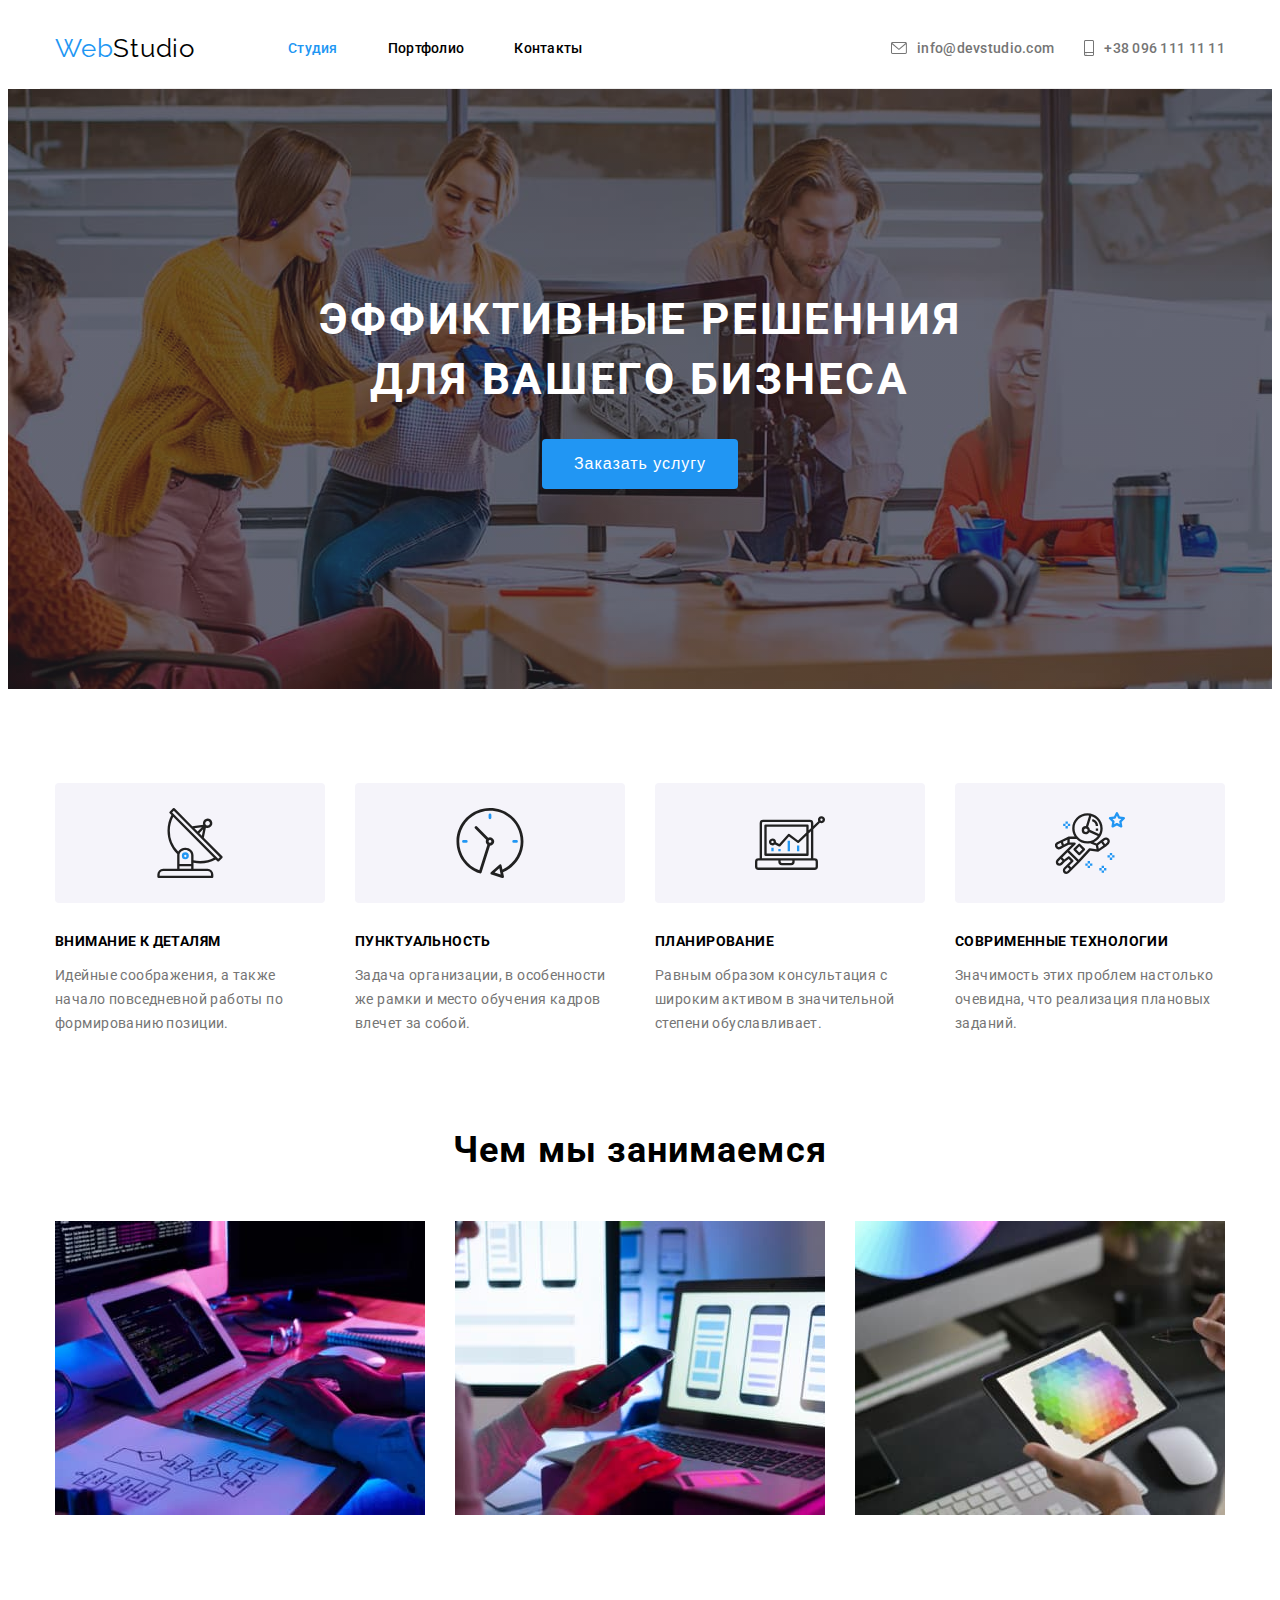
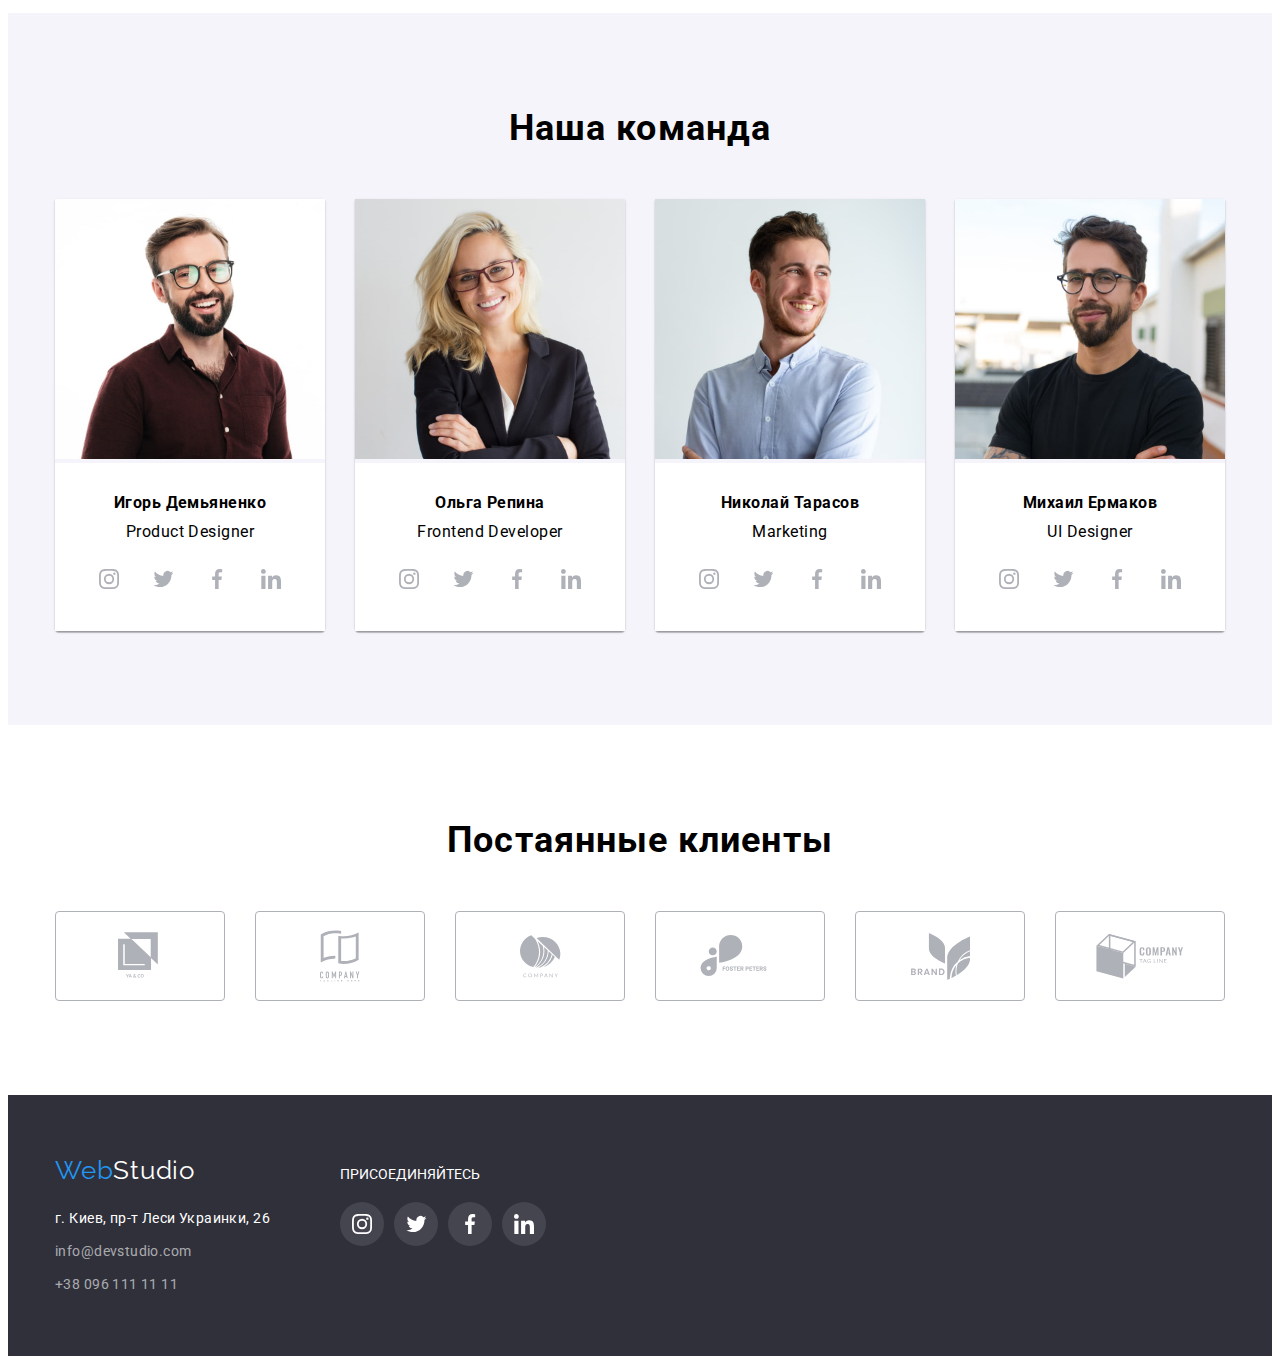
==== index.html @ 7c48af00 "hover" ====
<!DOCTYPE html>
<html lang="ru">
<head>
    <meta charset="UTF-8">
    <meta name="viewport" content="width=device-width, initial-scale=1.0">
    <title>WebStudio</title>
    <link rel="stylesheet" href="https://cdnjs.cloudflare.com/ajax/libs/modern-normalize/1.0.0/modern-normalize.min.css"
        integrity="sha512-ISS7cAi1PEhQ8jnbJpJZMd29NlhNj4AWYyLOSp2CE/CsHxTCu+r+t0D2yoJudVrd0/8fTVPUVDzY5Tvli75u/g=="
        crossorigin="anonymous" />
    <link rel="preconnect" href="https://fonts.gstatic.com">
    <link href="https://fonts.googleapis.com/css2?family=Raleway:wght@700&family=Roboto:wght@400;500;700;900&display=swap"
        rel="stylesheet">
    <link rel="stylesheet" href="./css/styles.css">
    </head>
<body>
    
<!-- H E A D E R -->

    <header class="header">
         <div class="container">
            <nav class="nav">
                <a class="logo" href="/"><span class="web">Web</span>Studio</a>
                <ul class="links">
                <li class="links-menu"><a href="#" class="links-item carrnet">Студия</a></li>
                <li class="links-menu"><a  href="./portfolio.html" class="links-item">Портфолио</a></li>
                <li class="links-menu"><a  href="#footer" class="links-item">Контакты</a></li>
                </ul>
            </nav> 
            <div class="header-contakts">
                <ul class="contakts">
                <li class="contakts-menu"><a class="contakts-item" href="mailto:info@devstudio.com">
                        <svg class="icon-contakts" width="16" height="12">
                        <use href="./images/sprite.svg#icon-mail"></use></svg>
                        info@devstudio.com</a> 
                </li>
                <li class="contakts-menu"><a class="contakts-item" href="tel:+380961111111"> 
                    <svg class="icon-contakts" width="10" height="16">
                    <use href="./images/sprite.svg#icon-smartphone"></use>
                </svg>+38 096 111 11 11</a></li>
                </ul>
            </div>  
        </div>
    </header>
    
<!-- M A I N -->

    <main>
    
    <!--hero-->

        <section class="hero">
            <div class="container">
            <h1 class="hero-heading">эффиктивные решенния<br>для вашего бизнеса</h1>
            <button class="btn">Заказать услугу</button>
            </div>
        </section>
        
    <!--about us-->

        <section class="about-us">
            <div class="container">
            <h2 class="visually-hidden"> особенности </h2>
            <ul class="post">
                <li class="post-menu">
                    <div class="post-icon">
                    <svg class="icon-antenna" width="65,32" height="70">
                        <use href="./images/sprite.svg#icon-antenna"></use>
                    </svg>
                    </div>
                <h3 class="post-title">внимание к деталям</h3>
                <p class="post-text">Идейные соображения, а также начало повседневной работы по формированию позиции.</p>
                </li>
                <li class="post-menu">
                    <div class="post-icon">
                        <svg class="icon-clock" width="66,96" height="70">
                        <use href="./images/sprite.svg#icon-clock"></use>
                    </svg>
                    </div>
                <h3 class="post-title">пунктуальность</h3>
                <p class="post-text">Задача организации, в особенности же рамки и место обучения кадров влечет за собой.</p>
                </li>
                <li class="post-menu">
                    <div class="post-icon">
                        <svg class="icon-diagram" width="70" height="53,69">
                        <use href="./images/sprite.svg#icon-diagram"></use>
                    </svg>
                    </div>
                <h3 class="post-title">планирование</h3>
                <p class="post-text">Равным образом консультация с широким активом в значительной степени обуславливает.</p>
                </li>
                <li class="post-menu">
                    <div class="post-icon">
                        <svg class="icon-astronaut" width="70" height="60,66">
                        <use href="./images/sprite.svg#icon-astronaut"></use>
                    </svg>
                    </div>
                <h3 class="post-title">соврименные технологии</h3>
                <p class="post-text">Значимость этих проблем настолько очевидна, что реализация плановых заданий.</p>
                </li>
            </ul> 
            </div>
            </section>

    <!--works-->

        <section class="workss">
            <div class="container">
            <h2 class="works">Чем мы занимаемся</h2>
            <ul class="works-images">
                <li class="works-image">
                    <img src="./images/job1.jpg" alt="верстка для комьютера" width="370">
                </li>
                <li class="works-image">
                    <img src="./images/job2.jpg" alt="верстка для телефона" width="370">
                </li>
                <li class="works-image">
                    <img src="./images/job3.jpg" alt="верстка для планшете" width="370">
                </li>
            </ul>
        </div>
        </section>  

    <!--our team-->

        <section class="team">
           <div class="container"> 
            <h2 class="team-heading">Наша команда</h2>
            <ul class="team-list">
                <li class="team-list-item">
                    <img src="./images/IgDe.jpg" alt="Игорь Демьяненко" width="270">
                    <div class="name-cards">
                    <h3 class="member-team">Игорь Демьяненко</h3>
                    <p lang="en" class="position-member">Product Designer</p>
                    <ul class="networks">
                        <li>
                        <a href="#" class="networks-item">
                            <svg class="network" width="20" height="20">
                                <use href="./images/sprite.svg#icon-inst"></use>
                            </svg>
                        </a>
                        </li>
                        <li>
                            <a href="#" class="networks-item">
                                <svg class="network" width="25" height="20">
                                    <use href="./images/sprite.svg#icon-twit"></use>
                                </svg>
                            </a>
                        </li>
                        <li>
                            <a href="#" class="networks-item">
                                <svg class="network" width="20" height="20">
                                    <use href="./images/sprite.svg#icon-fb"></use>
                                </svg>
                            </a>
                        </li>
                        <li>
                            <a href="#" class="networks-item">
                                <svg class="network" width="20" height="20">
                                    <use href="./images/sprite.svg#icon-in"></use>
                                </svg>
                            </a>
                        </li>
                    </ul>
                </div>
                </li>
                <li class="team-list-item">
                    <img src="./images/OlRe.jpg" alt="Ольга Репина" width="270">
                    <div class="name-cards">
                    <h3 class="member-team">Ольга Репина</h3>
                    <p lang="en" class="position-member">Frontend Developer</p>
                    <ul class="networks">
                        <li>
                            <a href="#" class="networks-item">
                                <svg class="network" width="20" height="20">
                                    <use href="./images/sprite.svg#icon-inst"></use>
                                </svg>
                            </a>
                        </li>
                        <li>
                            <a href="#" class="networks-item">
                                <svg class="network" width="25" height="20">
                                    <use href="./images/sprite.svg#icon-twit"></use>
                                </svg>
                            </a>
                        </li>
                        <li>
                            <a href="#" class="networks-item">
                                <svg class="network" width="20" height="20">
                                    <use href="./images/sprite.svg#icon-fb"></use>
                                </svg>
                            </a>
                        </li>
                        <li>
                            <a href="#" class="networks-item">
                                <svg class="network" width="20" height="20">
                                    <use href="./images/sprite.svg#icon-in"></use>
                                </svg>
                            </a>
                        </li>
                    </ul>
                </div>
                </li>
                <li class="team-list-item">
                    <img src="./images/NikTar.jpg" alt="Николай Тарасов" width="270">
                    <div class="name-cards">
                    <h3 class="member-team">Николай Тарасов</h3>
                    <p lang="en" class="position-member">Marketing</p>
                    <ul class="networks">
                        <li>
                            <a href="#" class="networks-item">
                                <svg class="network" width="20" height="20">
                                    <use href="./images/sprite.svg#icon-inst"></use>
                                </svg>
                            </a>
                        </li>
                        <li>
                            <a href="#" class="networks-item">
                                <svg class="network" width="25" height="20">
                                    <use href="./images/sprite.svg#icon-twit"></use>
                                </svg>
                            </a>
                        </li>
                        <li>
                            <a href="#" class="networks-item">
                                <svg class="network" width="20" height="20">
                                    <use href="./images/sprite.svg#icon-fb"></use>
                                </svg>
                            </a>
                        </li>
                        <li>
                            <a href="#" class="networks-item">
                                <svg class="network" width="20" height="20">
                                    <use href="./images/sprite.svg#icon-in"></use>
                                </svg>
                            </a>
                        </li>
                    </ul>
                </div>
                </li>
                <li class="team-list-item">
                    <img src="./images/MiEr.jpg" alt="Михаил Ермаков" width="270">
                    <div class="name-cards">
                    <h3 class="member-team">Михаил Ермаков</h3>
                    <p lang="en" class="position-member">UI Designer</p>
                    <ul class="networks">
                        <li>
                            <a href="#" class="networks-item">
                                <svg class="network" width="20" height="20">
                                    <use href="./images/sprite.svg#icon-inst"></use>
                                </svg>
                            </a>
                        </li>
                        <li>
                            <a href="#" class="networks-item">
                                <svg class="network" width="25" height="20">
                                    <use href="./images/sprite.svg#icon-twit"></use>
                                </svg>
                            </a>
                        </li>
                        <li>
                            <a href="#" class="networks-item">
                                <svg class="network" width="20" height="20">
                                    <use href="./images/sprite.svg#icon-fb"></use>
                                </svg>
                            </a>
                        </li>
                        <li>
                            <a href="#" class="networks-item">
                                <svg class="network" width="20" height="20">
                                    <use href="./images/sprite.svg#icon-in"></use>
                                </svg>
                            </a>
                        </li>
                    </ul>
                </div>
                </li>
            </ul>
        </div>
        </section>

    <!--clients-->

        <section class="clients">
            <div class="container">
                <h2 class="clients-heading">Постаянные клиенты</h2>
                <ul class="clients-logos">
                    <li class="clients-list">
                        <a href="#" class="clients-item">
                            <svg class="logo-yaco" width="44" height="49">
                                <use href="./images/sprite.svg#icon-logo-1"></use>
                            </svg>
                        </a>
                    </li> 
                    <li class="clients-list">
                        <a href="#" class="clients-item">
                            <svg class="logo-tag" width="40" height="52">
                                <use href="./images/sprite.svg#icon-logo-2"></use>
                            </svg>
                        </a>
                    </li>
                    <li class="clients-list">
                        <a href="#" class="clients-item">
                            <svg class="logo-company" width="41" height="43">
                                <use href="./images/sprite.svg#icon-logo-3"></use>
                            </svg>
                        </a>
                    </li>
                    <li class="clients-list">
                        <a href="#" class="clients-item">
                            <svg class="logo-foster" width="80" height="42">
                                <use href="./images/sprite.svg#icon-logo-4"></use>
                            </svg>
                        </a>
                    </li>
                    <li class="clients-list">
                        <a href="#" class="clients-item">
                            <svg class="logo-brand" width="59" height="47">
                                <use href="./images/sprite.svg#icon-logo-5"></use>
                            </svg>
                        </a>
                    </li>
                    <li class="clients-list">
                        <a href="#" class="clients-item">
                            <svg class="logo-tagline" width="88" height="45">
                                <use href="./images/sprite.svg#icon-logo-6"></use>
                            </svg>
                        </a>
                    </li>
                </ul>
            </div>
        </section>
    </main>

<!-- F O O T E R-->

    <footer class="footer" id="footer">
        <div class="container">
            <div class="footer-contakts">
                <h2 class="visually-hidden">Контакты</h2>
                <a class="logo-footer" href="/"><span class="web">Web</span>Studio</a>
                <address class="address">
                    <a class="adress" href="#">г. Киев, пр-т Леси Украинки, 26</a>
                    <a class="contakts-mailto" href="mailto:info@devstudio.com">info@devstudio.com</a>
                    <a class="contakts-tel" href="tel:+380961111111">+38 096 111 11 11</a>
                </address>
            </div>
            <div class="footer-network">
                <p class="join">присоединяйтесь</p>
                <ul class="footer-networks">
                    <li class="footer-networks-list">
                        <a href="#" class="footer-network-item">
                            <svg class="network" width="20" height="20">
                            <use href="./images/sprite.svg#icon-inst"></use>
                            </svg>
                        </a>
                    </li>
                    <li class="footer-networks-list">
                        <a href="#" class="footer-network-item">
                            <svg class="network" width="25" height="20">
                            <use href="./images/sprite.svg#icon-twit"></use>
                            </svg>
                        </a>
                    </li>
                    <li class="footer-networks-list">
                        <a href="#" class="footer-network-item">
                            <svg class="network" width="20" height="20">
                            <use href="./images/sprite.svg#icon-fb"></use>
                        </svg>
                        </a>
                    </li>
                    <li class="footer-networks-list">
                        <a href="#" class="footer-network-item">
                            <svg class="network" width="20" height="20">
                            <use href="./images/sprite.svg#icon-in"></use>
                        </svg>
                    </a>
                    </li>
                </ul>
            </div>
        </div>
    </footer>
</body>
</html>
---- css/styles.css ----
:root {
  --main-text-color: #000000;
  --text-color: #ffffff;
  --button-color: #2196f3;
  --main-gray: #757575;
  --gray-op60: rgba(255, 255, 255, 0.6);
  --gray-op10: rgba(255, 255, 255, 0.1);
  --accent-background-color: #2f303a;
  --background-color: #f5f4fa;
  --network-color: #afb1b8;
  --gradient-color: rgba(47, 48, 58, 0.4);
  --border-header: #ececec;
  --cubic-bezier: cubic-bezier (0.4, 0, 0.2, 1); 
}

body {
  font-family: 'Roboto', sans-serif;
}

li {
  list-style-type: none;
}

.visually-hidden {
  position: absolute;
  width: 1px;
  height: 1px;
  margin: -1px;
  border: 0;
  padding: 0;

  white-space: nowrap;
  clip-path: inset(100%);
  clip: rect(0 0 0 0);
  overflow: hidden;
}

*,
*::before,
*::after {
  box-sizing: border-box;
  padding-left: 0px;
}

.container {
  width: 1200px;
  padding: 0 15px;
  margin: 0 auto;

  /* outline: 2px solid red;*/
}

.img {
  display: block;
}

.btn,
.logo,
.links-item,
.contakts-item,
.logo-footer {
  text-decoration: none;
}

.btn {
  cursor: pointer;
  
  transition-property: background-color, color;
  transition-duration: 250ms;
  transition-timing-function: var(--cubic-bezier);

  
}

.btn:hover {
  background: var(--button-color);
  color: var(--text-color);
}

/* H E A D E R */

.header .container,
.nav,
.links,
.header .contakts {
  display: flex;
  margin-top: 0px;
  margin-bottom: 0px;
}

.nav,
.contakts {
  padding-left: 0px;
  justify-content: space-between;
  align-items: center;
}

.logo {
  padding: 24px 0;
  margin-right: 43px;
  font-size: 26px;
  line-height: 31px;
  letter-spacing: 0.03em;
  color: var(--main-text-color);
  font-family: 'Raleway', sans-serif;
}

.header-contakts {
  margin-left: auto;
}

.links-item,
.contakts-item {
  font-size: 14px;
  line-height: 16px;
  letter-spacing: 0.02em;
  font-weight: 500;
}

.web {
  color: var(--button-color);
}

.links-item {
  display: block;
  text-align: center;

  padding: 32px 0;

  color: var(--main-text-color);

  transition-property: color;
  transition-duration: 250ms;
  transition-timing-function: var(--cubic-bezier);
}

.links-menu {
  margin-left: 50px;
}

.links .links-item.carrnet {
  color: var(--button-color);
}

.contakts-item {
  display: flex;
  align-items: center;
  
  padding: 0px;
  padding-top: 32px;
  padding-bottom: 32px;

  color: var(--main-gray);

  transition-property: color;
  transition-duration: 250ms;
  transition-timing-function: var(--cubic-bezier);
}

.contakts-menu:last-child {
  margin-left: 30px;
}

.icon-contakts {
  fill: currentColor;
  margin-right: 10px;
  display: inline-block;
  align-items: center;
}

.links-item:hover,
.links-item:focus,
.contakts-item:hover,
.contakts-item:focus {
  color: var(--button-color);
}


/*M A I N*/

/*hero*/

.hero {
  background: var(--accent-background-color);
  color: var(--text-color);
  text-align: center;
  background-image: linear-gradient(
      to right,
      var(--gradient-color),
      var(--gradient-color)
    ),
    url(../images/fond.jpg);
  padding-top: 200px;
  padding-bottom: 200px;
  background-repeat: no-repeat;
  background-size: cover;
  background-position: center;
  max-width: 1600px;
  margin-left: auto;
  margin-right: auto;
}

.hero-heading {
  margin-top: 0px;
  margin-bottom: 30px;
  font-size: 44px;
  line-height: 60px;
  letter-spacing: 0.06em;
  text-transform: uppercase;
}

.hero .btn {
  padding: 10px 32px;
  margin-top: 0px;
  margin-bottom: 0px;
  border-style: hidden;
  border-radius: 4px;
  background: var(--button-color);
  color: var(--text-color);
  font-size: 16px;
  line-height: 30px;
  letter-spacing: 0.06em;
}

/*about-us*/

.about-us {
  padding: 94px 15px;
}

.post,
.works-images {
  display: flex;
  margin-top: 0px;
  margin-bottom: 0px;
}

.post-menu {
  margin-left: 30px;
  margin-top: 0px;
  margin-bottom: 0px;
}

.post-menu:first-child {
  margin-left: 0px;
}

.post-title {
  margin: 0px;
  margin-bottom: 14px;
  font-size: 14px;
  line-height: 16px;
  letter-spacing: 0.03em;
  text-transform: uppercase;
}

.post-text {
  font-size: 14px;
  line-height: 24px;
  letter-spacing: 0.03em;
  margin: 0px;
}

.post-title,
.member-team {
  color: var(--main-text-color);
}

.post-text,
.positoin-member {
  color: var(--main-gray);
}

.post-icon {
  background-color: var(--background-color);
  display: flex;
  align-items: center;
  justify-content: center;
  margin-right: auto;
  margin-left: auto;
  width: 270px;
  height: 120px;
  border-radius: 4px;
  margin-bottom: 30px;
}

/*works*/

.workss {
  margin-top: 0px;
  padding-bottom: 94px;
}

.works {
  margin-top: 0px;
  margin-bottom: 50px;
  margin-right: auto;
  margin-left: auto;

  font-size: 36px;
  line-height: 42px;
  letter-spacing: 0.03em;

  text-align: center;
}

.works-images {
  padding-left: 0px;
  justify-content: space-between;
  align-items: center;
}

/*team*/

.team {
  margin-top: 0px;
  padding-top: 94px;
  padding-bottom: 94px;
  background: var(--background-color);
}

.team-heading {
  margin-top: 0px;
  margin-bottom: 50px;
  margin-right: auto;
  margin-left: auto;

  font-size: 36px;
  line-height: 42px;
  letter-spacing: 0.03em;

  text-align: center;
}

.team-list {
  display: flex;
  padding-left: 0px;
  justify-content: space-between;
  align-items: center;

  margin-top: 0px;
  margin-bottom: 0px;
  padding-bottom: 0px;
}

.team .name-cards {
  padding: 30px 32px;
  background-color: var(--text-color);
}

.team-list-item {
  background: var(--text-color--);
  box-shadow: 0px 1px 3px rgba(0, 0, 0, 0.12), 0px 1px 1px rgba(0, 0, 0, 0.14),
    0px 2px 1px rgba(0, 0, 0, 0.2);
  border-radius: 0px 0px 4px 4px;
}

.member-team {
  margin: 0 0 10px 0;
  font-size: 16px;
  line-height: 19px;
  letter-spacing: 0.03em;
  text-align: center;
}

.position-member {
  margin: 0 0 16px 0;
  font-size: 16px;
  line-height: 19px;
  letter-spacing: 0.03em;
  text-align: center;
}

.networks {
  display: flex;
  align-items: center;
  justify-content: center;
}

.networks-item {
  display: flex;
  align-items: center;
  justify-content: center;

  width: 44px;
  height: 44px;

  color: var(--network-color);

  transition-property: background-color, color;
  transition-duration: 250ms;
  transition-timing-function: var(--cubic-bezier);
}

.networks-item:hover,
.networks-item:focus {
  background-color: var(--button-color);
  color: var(--text-color);
  border-radius: 50%;
}

.network {
  fill: currentColor;
}

.networks li {
  margin-left: 10px;
}

.networks li:first-child {
  margin-left: 0px;
}

/*clients*/

.clients-heading {
  text-align: center;

  margin-top: 0px;
  margin-bottom: 50px;
  margin-right: auto;
  margin-left: auto;

  font-size: 36px;
  line-height: 42px;
  letter-spacing: 0.03em;

 
}

.clients {
  padding-top: 94px;
  padding-bottom: 94px;
}

.clients-logos {
  display: flex;
  align-items: center;
  justify-content: center;
  margin: 0px;
}

.clients-item {
  display: flex;
  align-items: center;
  justify-content: center;
  width: 170px;
  height: 90px;
  border-radius: 4px;
  border: 1px solid var(--network-color);
  box-sizing: border-box;
  fill: var(--network-color);

  transition-property: fill, border;
  transition-duration: 250ms;
  transition-timing-function: var(--cubic-bezier);
}

.clients-item:hover,
.clients-item:focus {
  fill: var(--button-color);
  border: 1px solid var(--button-color);
}

.clients-list {
  margin-left: 30px;
}

.clients-list:first-child {
  margin-left: 0px;
  padding-left: 0px;
}

/* F O O T E R */

.footer {
  background: var(--accent-background-color);
  color: var(--text-color);
  padding-top: 60px;
  padding-bottom: 60px;
}

.footer .contakts {
  margin-bottom: 0px;
}

.footer .container {
  display: flex;
  justify-content: start;
  align-items: baseline;
}

.logo-footer {
  display: inline-block;
  margin-top: 0px;
  margin-bottom: 20px;
  font-size: 26px;
  line-height: 31px;
  letter-spacing: 0.03em;
  color: var(--text-color);
  font-family: 'Raleway', sans-serif;
}

.address {
  display: block;
  font-style: normal;
  font-size: 14px;
  line-height: 24px;
  letter-spacing: 0.03em;
}

.adress,
.contakts-mailto {
  margin-bottom: 9px;
}

.adress,
.contakts-mailto,
.contakts-tel {
  display: block;
  text-decoration: none;
}

.adress {
  color: var(--text-color);
}

.contakts-mailto,
.contakts-tel {
  color: var(--gray-op60);
}

.footer-network {
  margin-left: 70px;
}

.join {
  font-size: 14px;
  line-height: 16px;
  margin-top: 0px;
  margin-bottom: 20px;
  text-transform: uppercase;
  font-weight: normal;
}

.footer-networks {
  display: flex;
  align-items: center;
  justify-content: center;
  padding-bottom: 40px;
  margin-top: 0px;
  margin-bottom: 0px;
}

.footer-network-item {
  display: flex;
  align-items: center;
  justify-content: center;
  
  width: 44px;
  height: 44px;
  
  background-color: var(--gray-op10);
  border-radius: 50%;

  transition-property: background-color;
  transition-duration: 250ms;
  transition-timing-function: var(--cubic-bezier);
}

.footer-network-item:hover,
.footer-network-item:focus {
  background-color: var(--button-color);
  border-radius: 50%;
}

.footer-network .network {
  fill: var(--text-color);
}

.footer-networks-list {
  margin-left: 10px;
}

.footer-networks-list:first-child {
  margin-left: 0px;
}

/*P O R T F O L I O*/

.header .container {
  border-bottom: 1px solid var(--border-header);
}

.portfolio {
  padding-top: 94px;
  padding-bottom: 94px;
  margin: 0 auto;
}

.btn {
  font-size: 16px;
  line-height: 26px;
  letter-spacing: 0.03em;
  padding: 6px 22px;
  margin-left: 0px;
  margin-top: 0px;
  text-align: center;
  border-style: hidden;
  border-radius: 4px;
}

.btns {
  display: flex;
  justify-content: center;
  align-items: center;
  margin-top: 0px;
  margin-bottom: 0px;
}

.btns {
  margin-bottom: 50px;
}

.btns li {
  margin-left: 8px;
}

.btns li:first-child {
  margin-left: 0px;
}

.portfolio .post {
  display: flex;
  flex-wrap: wrap;
  justify-content: center;
  align-items: center;
  margin: -30px 0px 0px -30px;
}

.portfolio .post-item {
  flex-basis: calc(100% / 3 - 30px);
  margin-top: 30px;
  margin-left: 30px;
  outline: 1px solid #ececec;
  cursor: pointer;

  transition-property: box-shadow;
  transition-duration: 250ms;
  transition-timing-function: var(--cubic-bezier);
}

.portfolio .post-item:hover,
.portfolio .post-item:focus {
  box-shadow: 1px 4px 6px 0px rgba(0, 0, 0, 0.16);
  0px 4px 4px 0px rgba(0, 0, 0, 0.06);
  0px 1px 1px 0px rgba(0, 0, 0, 0.12);
}

.portfolio .name-cards {
  padding: 20px 24px;
}

.portfolio .name-card {
  font-size: 18px;
  line-height: 36px;
  letter-spacing: 0.06em;
  color: var(--main-text-color);
  margin: 0px;
  margin-bottom: 4px;
}

.card-web,
.card-app,
.card-design,
.card-market {
  font-size: 16px;
  line-height: 30px;
  letter-spacing: 0.03em;
  color: var(--main-gray);
  margin-top: 0px;
  margin-bottom: 0px;
}
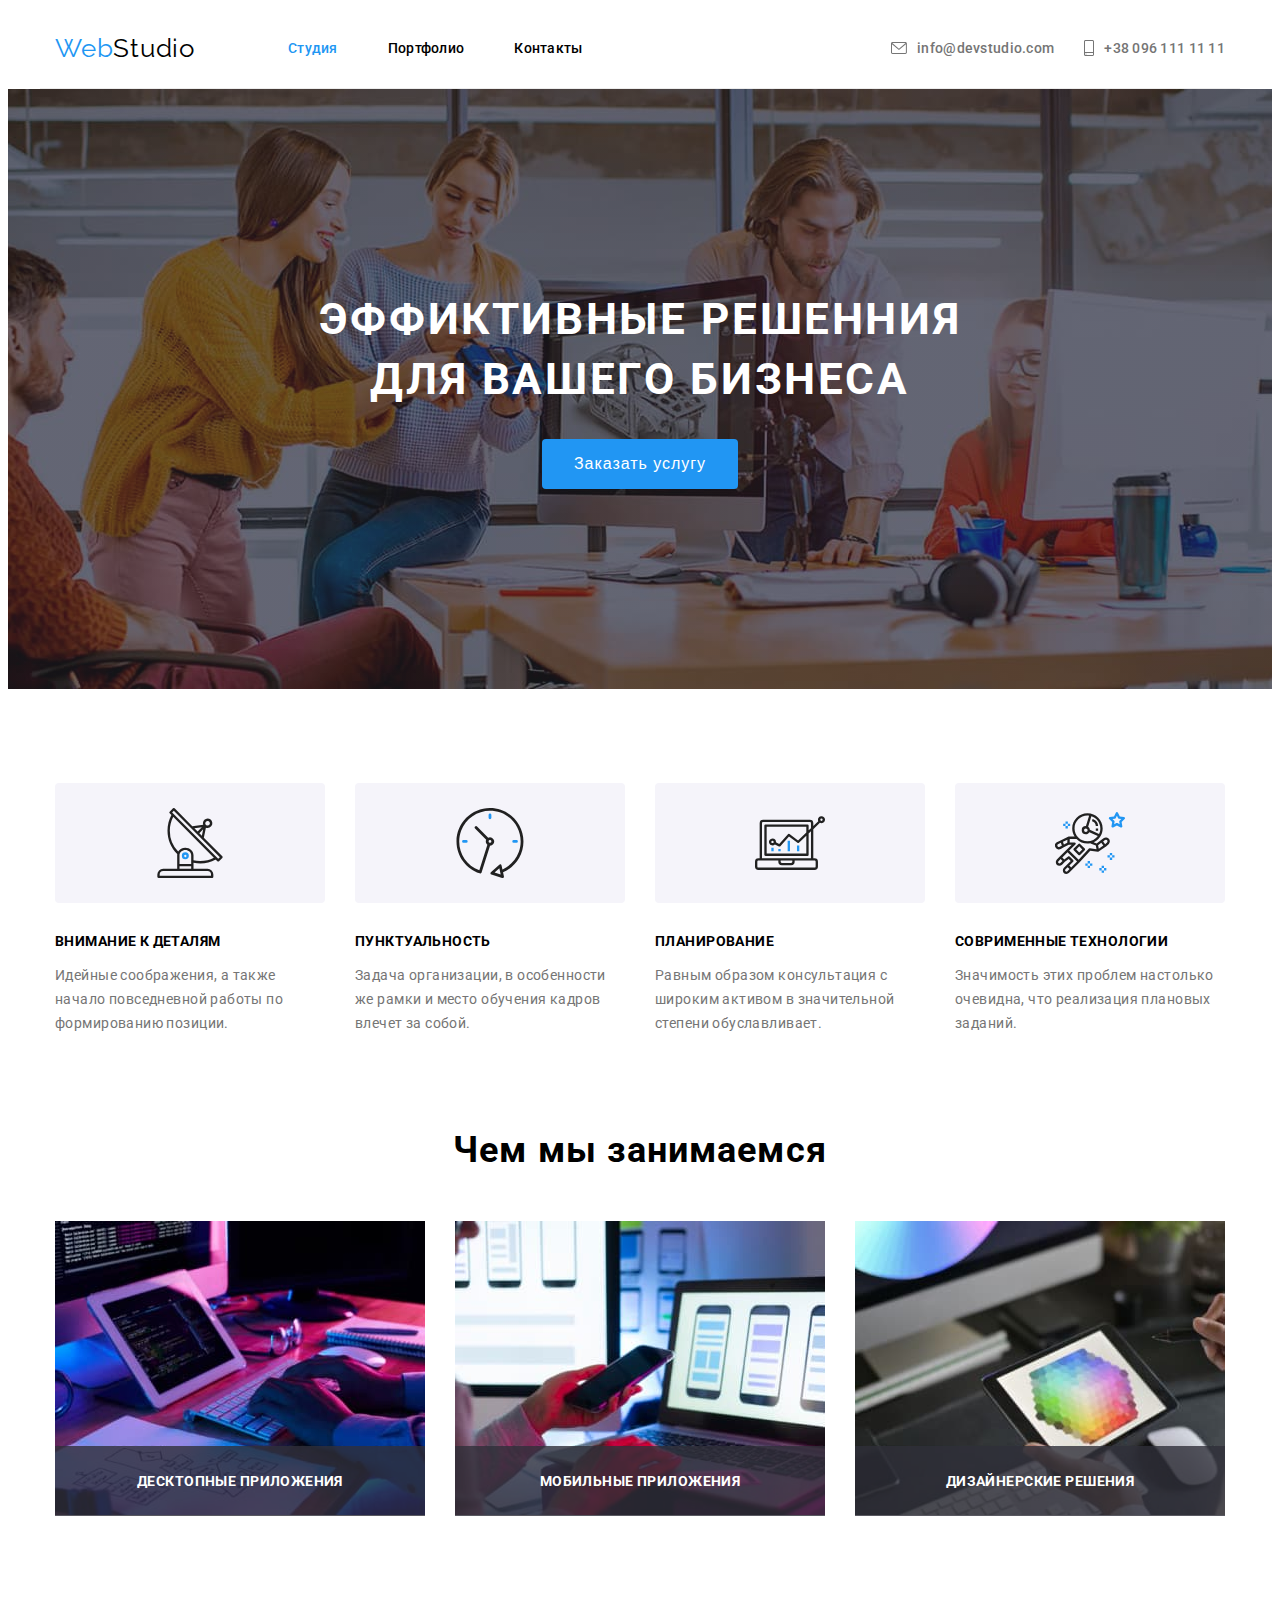
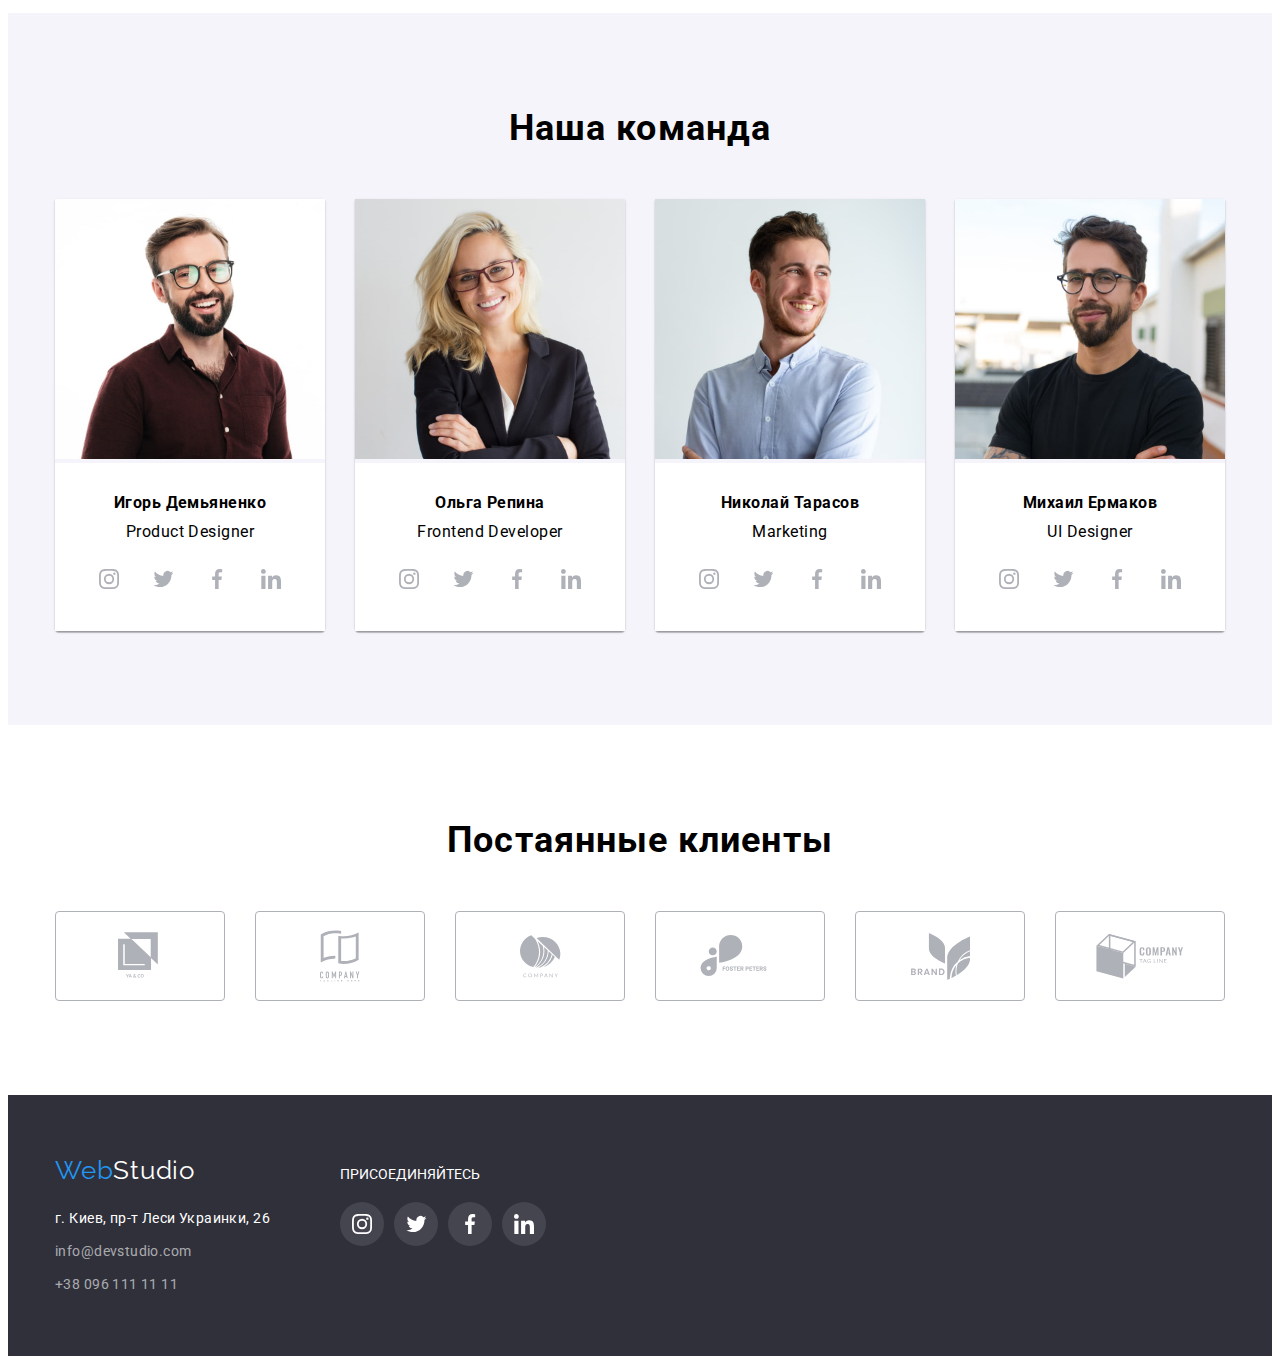
==== commit 636f2af4: "works" ====
--- a/index.html
+++ b/index.html
@@ -109,12 +109,21 @@
             <ul class="works-images">
                 <li class="works-image">
                     <img src="./images/job1.jpg" alt="верстка для комьютера" width="370">
+                    <div class="box">
+                        <p class="name-work">Десктопные приложения</p>
+                    </div>
                 </li>
                 <li class="works-image">
                     <img src="./images/job2.jpg" alt="верстка для телефона" width="370">
+                    <div class="box">
+                        <p class="name-work">Мобильные приложения</p>
+                    </div>
                 </li>
                 <li class="works-image">
                     <img src="./images/job3.jpg" alt="верстка для планшете" width="370">
+                    <div class="box">
+                        <p class="name-work">Дизайнерские решения</p>
+                    </div>
                 </li>
             </ul>
         </div>
--- a/css/styles.css
+++ b/css/styles.css
@@ -9,6 +9,7 @@
   --background-color: #f5f4fa;
   --network-color: #afb1b8;
   --gradient-color: rgba(47, 48, 58, 0.4);
+  --gradient-color-work: rgba(47, 48, 58, 0.8);
   --border-header: #ececec;
   --cubic-bezier: cubic-bezier (0.4, 0, 0.2, 1); 
 }
@@ -305,9 +306,35 @@
 }
 
 .works-images {
+  position: relative;
+  align-items: center;
+  justify-content: space-between;
   padding-left: 0px;
-  justify-content: space-between;
-  align-items: center;
+}
+
+.works-images .box {
+  display: block;
+  position: absolute;
+  width: 370px;
+  background-color: var(--gradient-color-work);
+  bottom: 1%;
+  
+}
+
+.name-work {
+  text-align: center;
+  font-size: 14px;
+  line-height: 16px;
+  letter-spacing: 0.03em;
+  text-transform: uppercase;
+  font-weight: bold;
+
+  padding: 27px 0;
+  margin: 0px;
+
+  color: var(--text-color);
+  
+
 }
 
 /*team*/
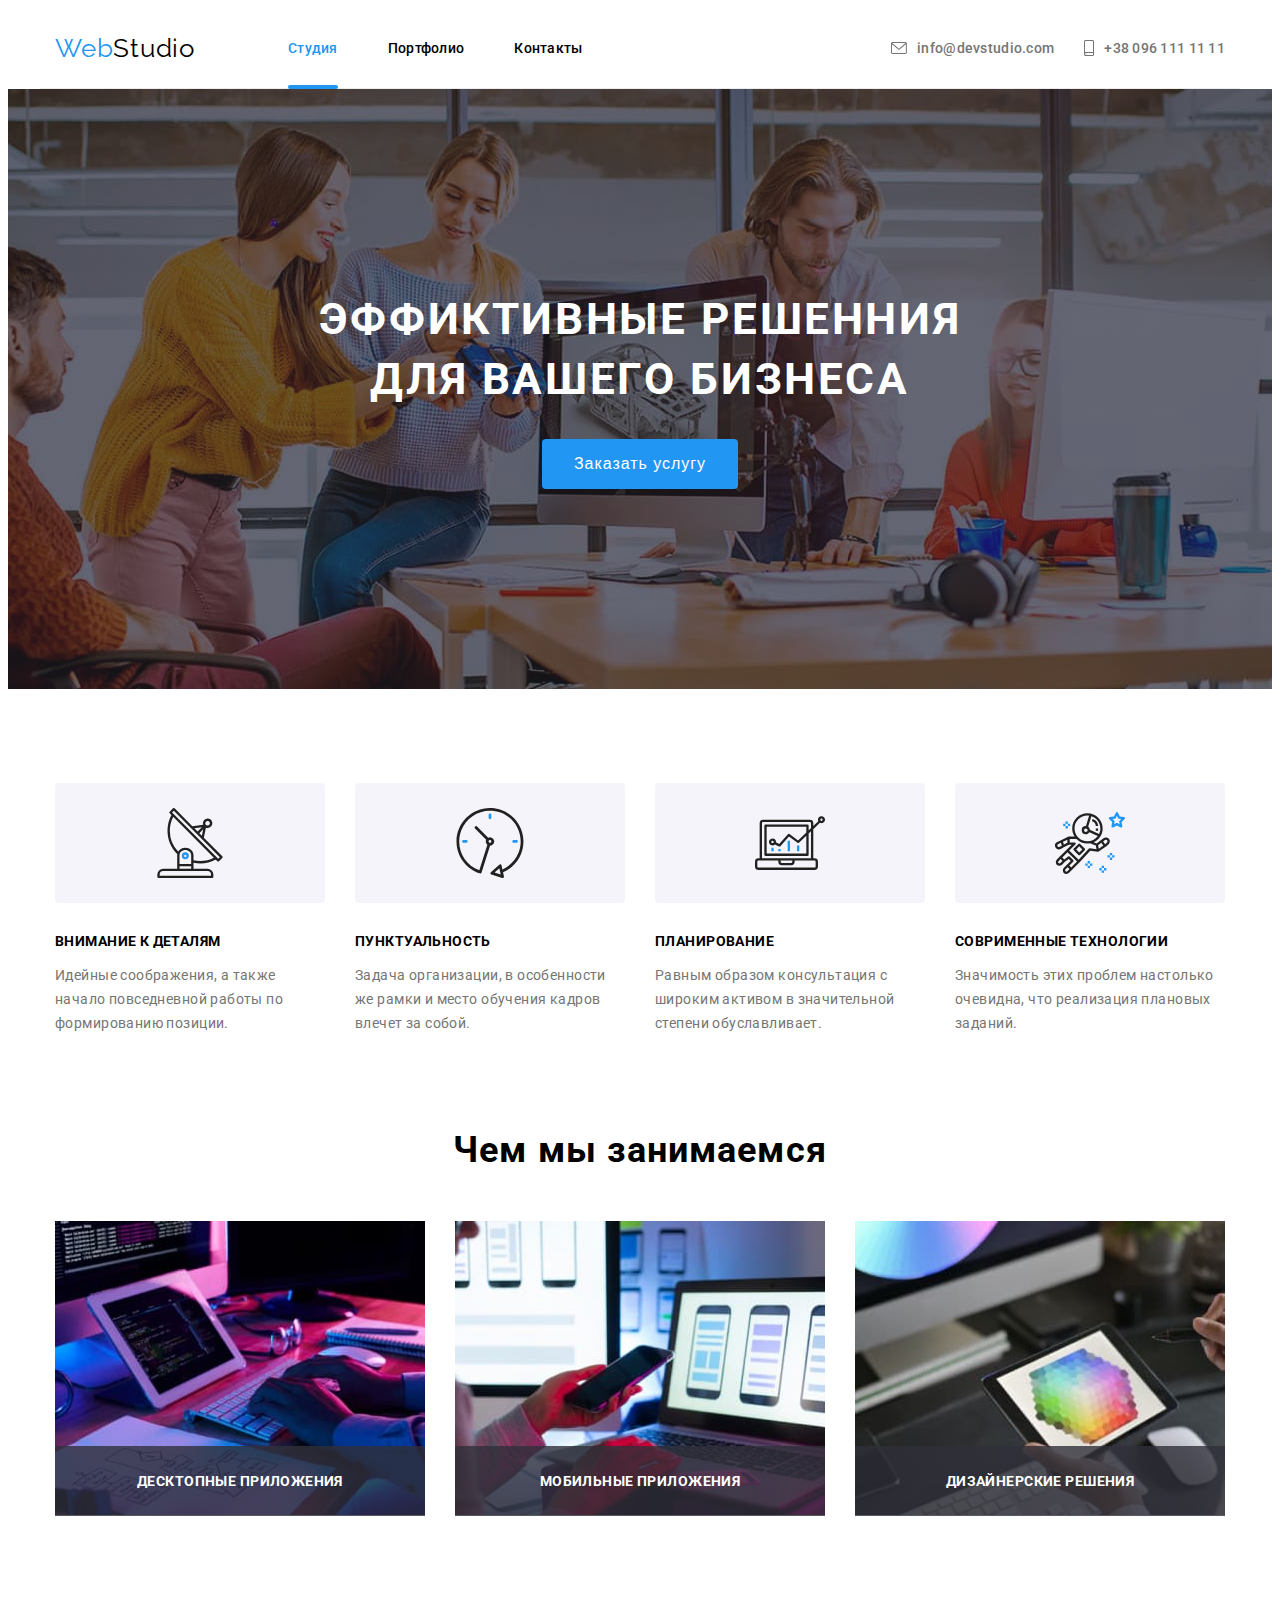
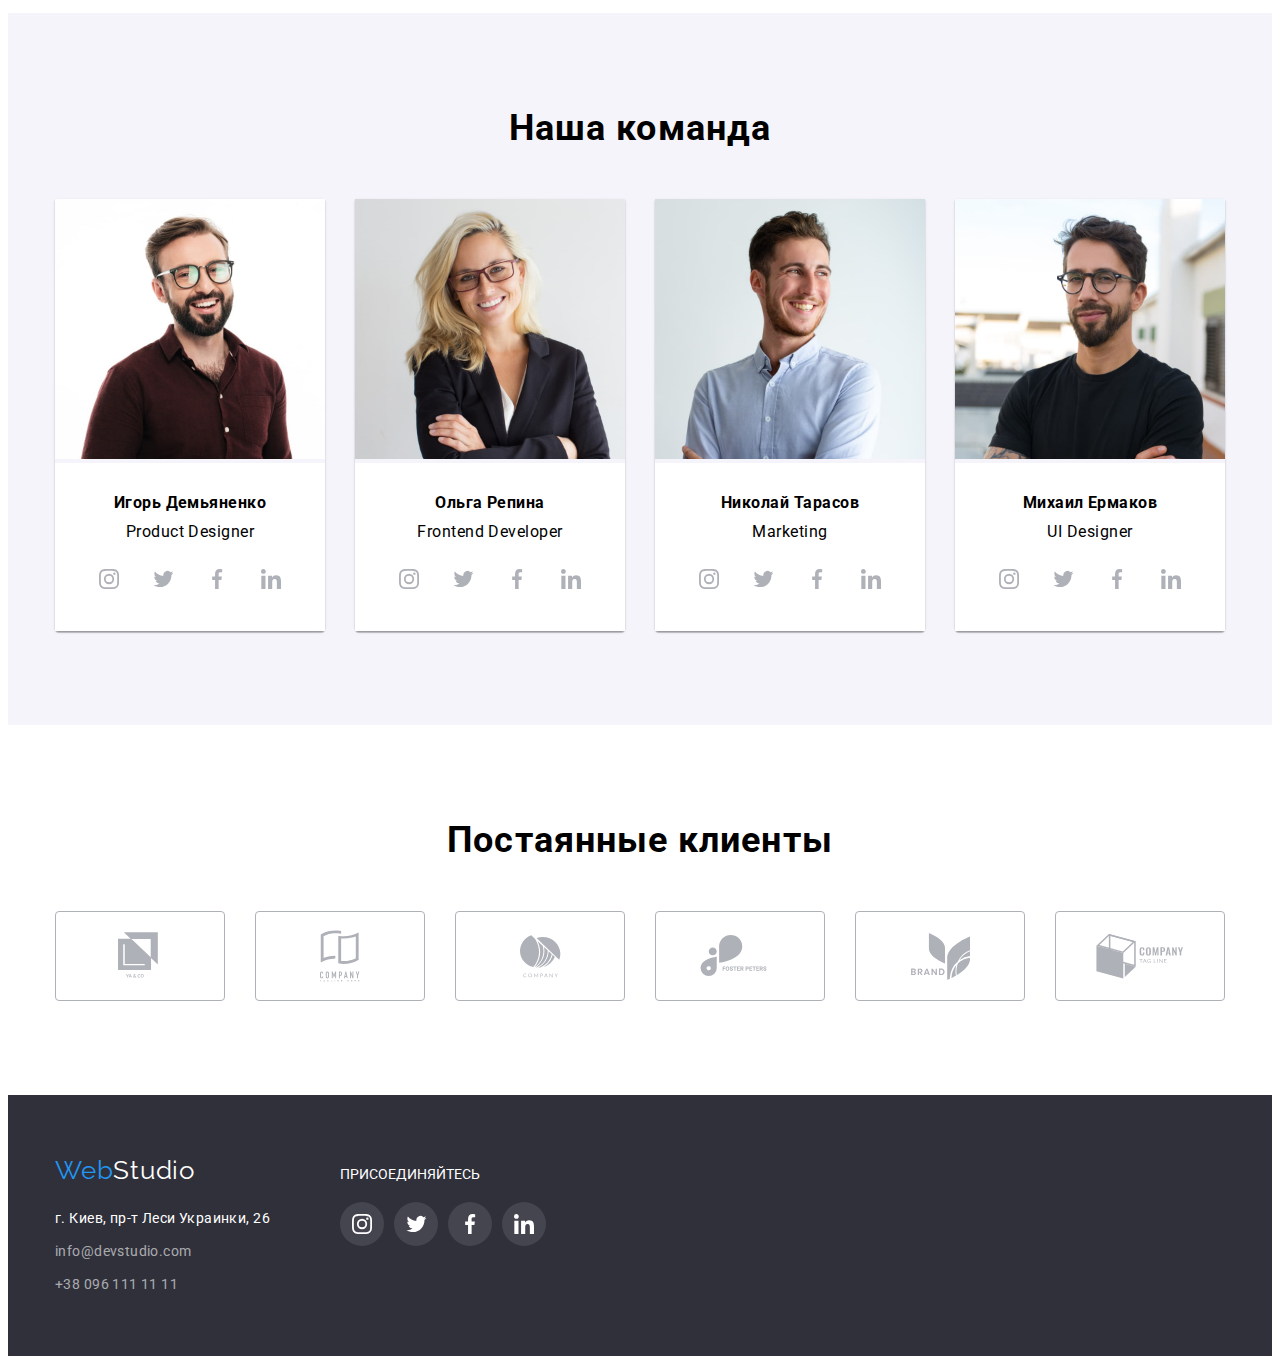
==== commit 468d4dc0: "portfolio" ====
--- a/index.html
+++ b/index.html
@@ -108,21 +108,27 @@
             <h2 class="works">Чем мы занимаемся</h2>
             <ul class="works-images">
                 <li class="works-image">
+                    <div class="works-thumbs">
                     <img src="./images/job1.jpg" alt="верстка для комьютера" width="370">
                     <div class="box">
                         <p class="name-work">Десктопные приложения</p>
                     </div>
+                    </div>
                 </li>
                 <li class="works-image">
+                    <div class="works-thumbs">
                     <img src="./images/job2.jpg" alt="верстка для телефона" width="370">
                     <div class="box">
                         <p class="name-work">Мобильные приложения</p>
                     </div>
+                    </div>
                 </li>
                 <li class="works-image">
+                    <div class="works-thumbs">
                     <img src="./images/job3.jpg" alt="верстка для планшете" width="370">
                     <div class="box">
                         <p class="name-work">Дизайнерские решения</p>
+                    </div>
                     </div>
                 </li>
             </ul>
--- a/css/styles.css
+++ b/css/styles.css
@@ -123,6 +123,8 @@
 }
 
 .links-item {
+  position: relative;
+
   display: block;
   text-align: center;
 
@@ -139,7 +141,7 @@
   margin-left: 50px;
 }
 
-.links .links-item.carrnet {
+.links-item.carrnet {
   color: var(--button-color);
 }
 
@@ -174,6 +176,21 @@
 .contakts-item:hover,
 .contakts-item:focus {
   color: var(--button-color);
+}
+
+.links-item.carrnet::after {
+  content: '';
+
+  position: absolute;
+  bottom: 0;
+  left: 0;
+
+  display: block;
+  width: 100%;
+  height: 4px;
+  background-color: var(--button-color);
+  border-radius: 2px;
+  margin-bottom: -1px;
 }
 
 
@@ -306,10 +323,16 @@
 }
 
 .works-images {
-  position: relative;
   align-items: center;
   justify-content: space-between;
   padding-left: 0px;
+}
+
+.works-thumbs {
+  position: relative;
+  display: block;
+  width: 370px;
+
 }
 
 .works-images .box {
@@ -665,6 +688,50 @@
   margin: -30px 0px 0px -30px;
 }
 
+.thumbs {
+  position: relative;
+  overflow: hidden;
+}
+
+.thumbs::before {
+  display: inline-block;
+  content: '';
+
+  position: absolute;
+  top: 0;
+  left: 0;
+  width: 100%;
+  height: 100%;
+  background-color: var(--button-color);
+  transform: translateY(100%);
+  
+  transition-property: transform; 
+  transition-duration: 250ms;
+  transition-timing-function: var(--cubic-bezier);
+}
+
+.thumbs-text {
+  position: absolute;
+  font-size: 18px;
+  line-height: 28px;
+  letter-spacing: 0.03em;
+ 
+
+  padding: 63px 24px;
+  margin: 0px;
+
+  top: 0;
+  left: 0;
+  
+  color: var(--text-color); 
+  
+  opacity: 0;
+
+  transition-property: opacity; 
+  transition-duration: 250ms;
+  transition-timing-function: var(--cubic-bezier);
+}
+
 .portfolio .post-item {
   flex-basis: calc(100% / 3 - 30px);
   margin-top: 30px;
@@ -683,6 +750,18 @@
   0px 4px 4px 0px rgba(0, 0, 0, 0.06);
   0px 1px 1px 0px rgba(0, 0, 0, 0.12);
 }
+
+.portfolio .post-item:hover .thumbs::before,
+.portfolio .post-item:focus .thumbs::before{
+  transform: translateY(0);
+}
+
+.portfolio .post-item:hover .thumbs-text,
+.portfolio .post-item:focus .thumbs-text {
+  opacity: 1;
+}
+
+
 
 .portfolio .name-cards {
   padding: 20px 24px;
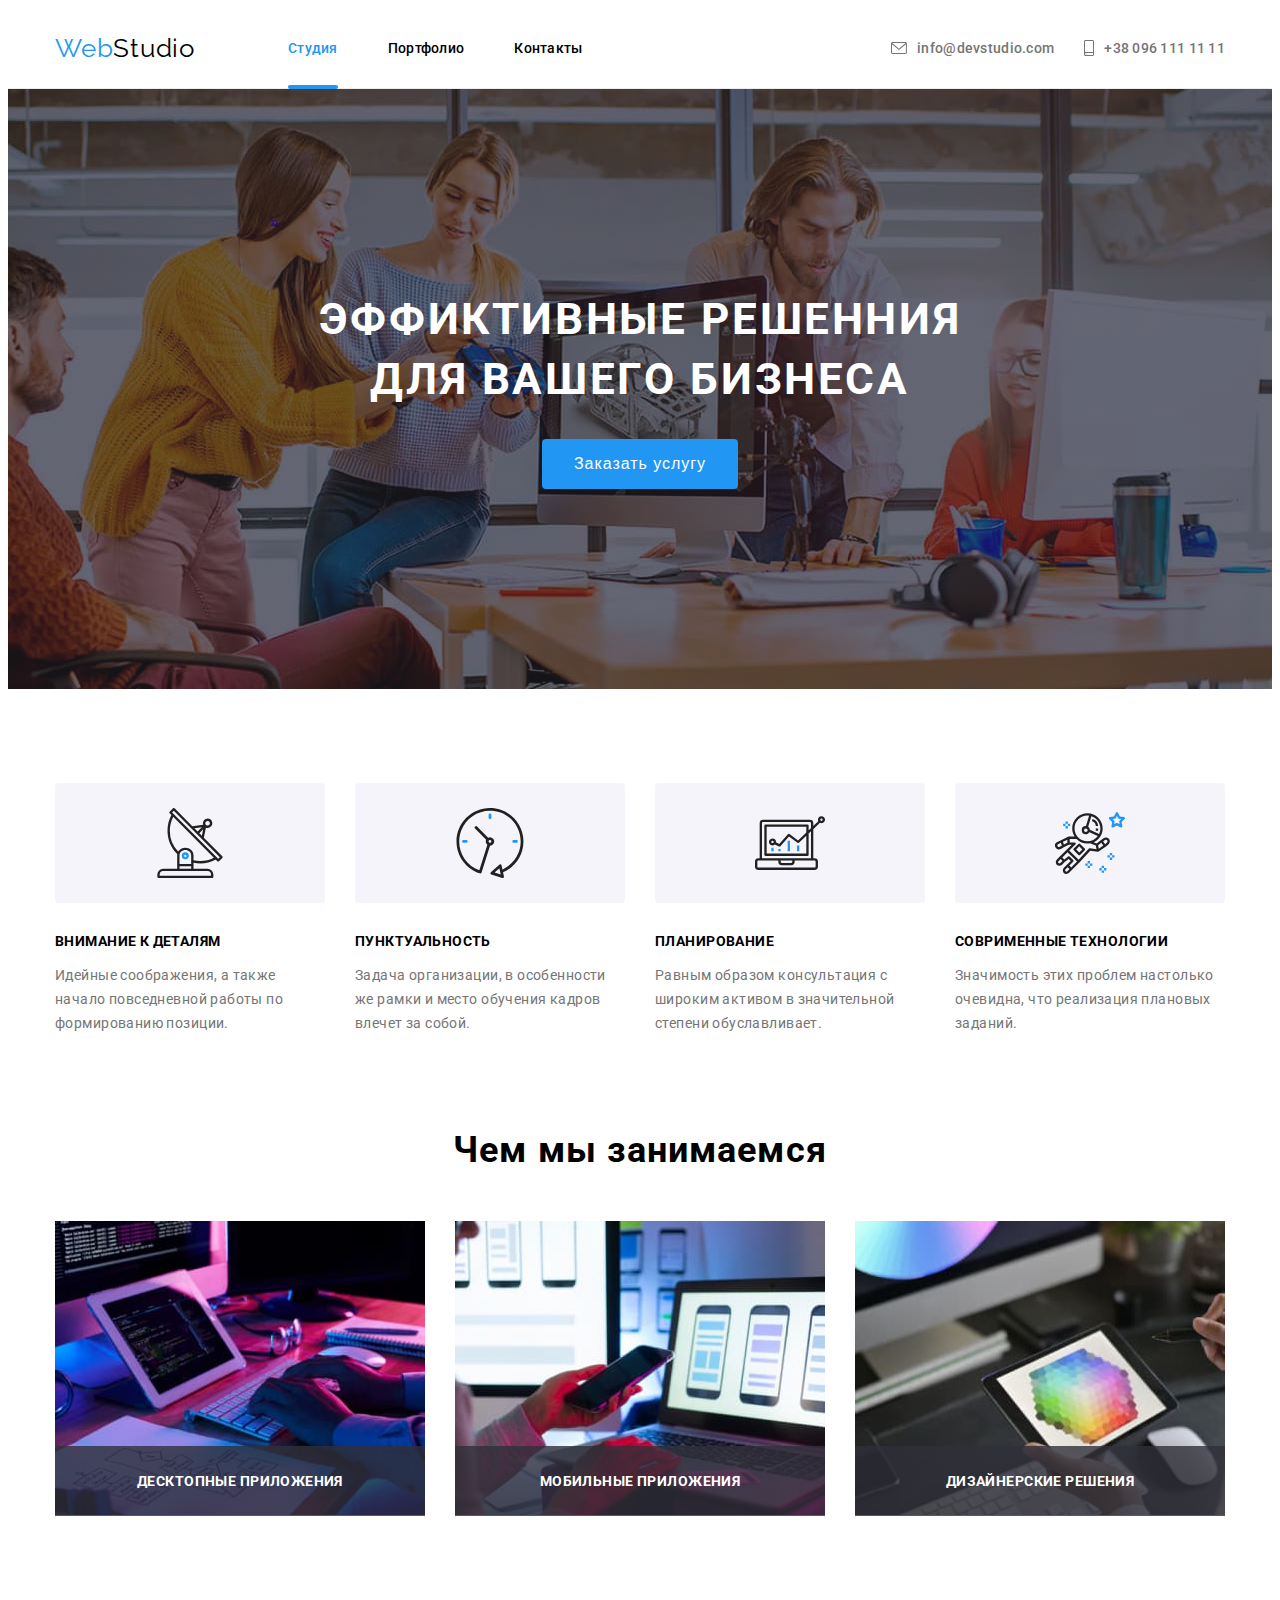
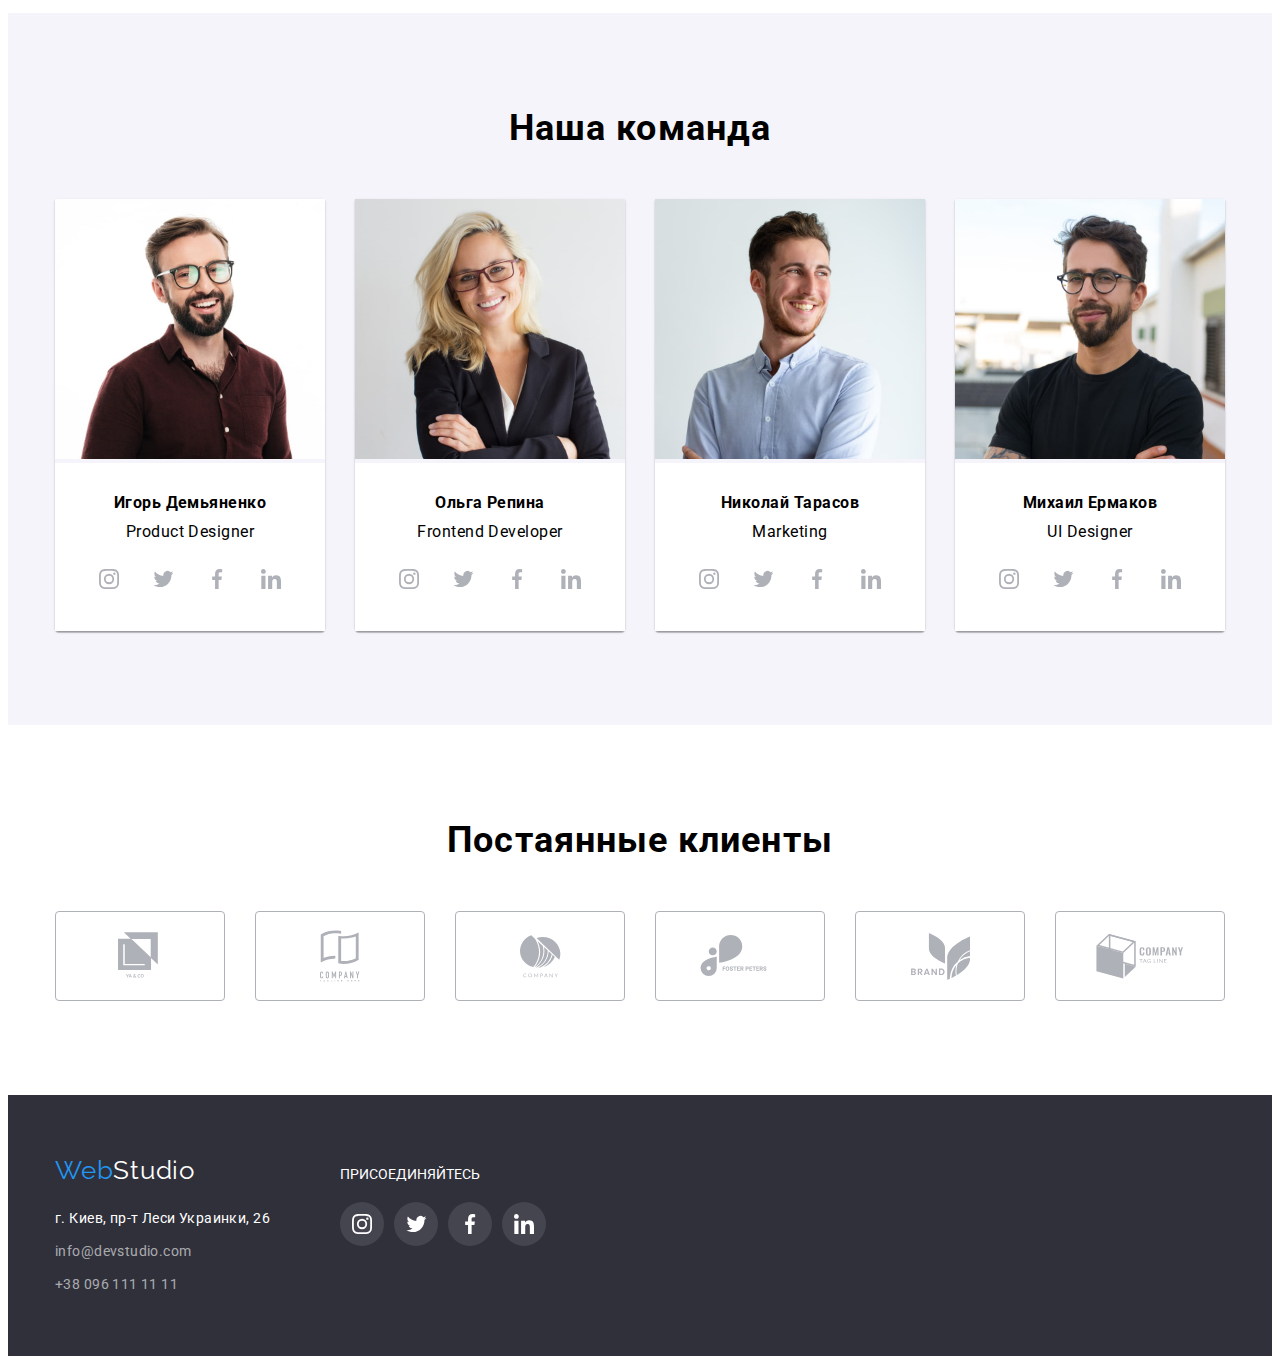
==== commit fccb1082: "finish2" ====
--- a/index.html
+++ b/index.html
@@ -51,7 +51,7 @@
         <section class="hero">
             <div class="container">
             <h1 class="hero-heading">эффиктивные решенния<br>для вашего бизнеса</h1>
-            <button class="btn">Заказать услугу</button>
+            <button class="btn" data-modal-open>Заказать услугу</button>
             </div>
         </section>
         
@@ -394,5 +394,20 @@
             </div>
         </div>
     </footer>
+
+<!-- M O D A L -->
+
+<div class="backdrop is-hidden" data-modal>
+    <div class="modal">
+     <p></p>  
+    <a href="#" class="button-close" data-modal-close>
+        <svg class="modal-close" width="30" height="30">
+            <use href="./images/sprite.svg#close"></use>
+        </svg>
+    </a> 
+    </div>
+</div>
+
+<script src="./js/modal.js"></script>
 </body>
 </html>--- a/css/styles.css
+++ b/css/styles.css
@@ -11,7 +11,9 @@
   --gradient-color: rgba(47, 48, 58, 0.4);
   --gradient-color-work: rgba(47, 48, 58, 0.8);
   --border-header: #ececec;
-  --cubic-bezier: cubic-bezier (0.4, 0, 0.2, 1); 
+  --cubic-bezier: cubic-bezier (0.4, 0, 0.2, 1);
+  --font-modal: rgba(0, 0, 0, 0.2);
+ 
 }
 
 body {
@@ -66,19 +68,23 @@
 .btn {
   cursor: pointer;
   
-  transition-property: background-color, color;
-  transition-duration: 250ms;
-  transition-timing-function: var(--cubic-bezier);
-
-  
-}
-
-.btn:hover {
-  background: var(--button-color);
+  transition-property: background-color color;
+  transition-duration: 250ms;
+  transition-timing-function: var(--cubic-bezier);
+}
+
+.btn:hover,
+.btn:focus {
+  background-color: var(--button-color);
   color: var(--text-color);
 }
 
+
+
 /* H E A D E R */
+.header {
+  border-bottom: 1px solid var(--border-header);
+}
 
 .header .container,
 .nav,
@@ -233,12 +239,15 @@
   margin-bottom: 0px;
   border-style: hidden;
   border-radius: 4px;
-  background: var(--button-color);
+  background-color: var(--button-color);
   color: var(--text-color);
   font-size: 16px;
   line-height: 30px;
   letter-spacing: 0.06em;
-}
+
+}
+
+
 
 /*about-us*/
 
@@ -356,8 +365,6 @@
   margin: 0px;
 
   color: var(--text-color);
-  
-
 }
 
 /*team*/
@@ -447,6 +454,7 @@
   background-color: var(--button-color);
   color: var(--text-color);
   border-radius: 50%;
+
 }
 
 .network {
@@ -638,10 +646,6 @@
 
 /*P O R T F O L I O*/
 
-.header .container {
-  border-bottom: 1px solid var(--border-header);
-}
-
 .portfolio {
   padding-top: 94px;
   padding-bottom: 94px;
@@ -689,6 +693,8 @@
 }
 
 .thumbs {
+  display: flex;
+  align-items: center;
   position: relative;
   overflow: hidden;
 }
@@ -762,7 +768,6 @@
 }
 
 
-
 .portfolio .name-cards {
   padding: 20px 24px;
 }
@@ -786,4 +791,66 @@
   color: var(--main-gray);
   margin-top: 0px;
   margin-bottom: 0px;
-}+}
+
+/* M O D A L*/
+
+.backdrop {
+  position: fixed;
+  top: 0;
+  left: 0;
+  width: 100%;
+  height: 100%;
+  background-color: var(--font-modal);
+
+  opacity: 1;
+  
+  transition-property: opacity;
+  transition-duration: 250ms;
+  transition-timing-function: var(--cubic-bezier);
+}
+
+.backdrop.is-hidden {
+  visibility: hidden;
+  opacity: 0;
+  pointer-events: none;
+}
+
+
+.backdrop.is-hidden .modal {
+  transform: translate(-50%,-50%) scaleY(0); 
+}
+
+.modal {
+  height: 581px;
+  width: 528px;
+  background-color: var(--text-color);
+
+  position: absolute;
+  top: 50%;
+  left: 50%;
+  
+  padding: 38px;
+
+  box-shadow: 0px 1px 3px rgba(0, 0, 0, 0.12), 0px 1px 1px rgba(0, 0, 0, 0.14), 0px 2px 1px rgba(0, 0, 0, 0.2);
+  border-radius: 4px;
+
+  transform: translate(-50%,-50%) scaleY(1);
+   
+  transition-property: transform;
+  transition-duration: 250ms;
+  transition-timing-function: var(--cubic-bezier);
+}
+
+.button-close {
+  position: absolute;
+  top: 8px;
+  right: 8px; 
+
+  width: 30px;
+  height: 30px;
+}
+
+.modal-close {
+  fill: var(--text-color);
+}
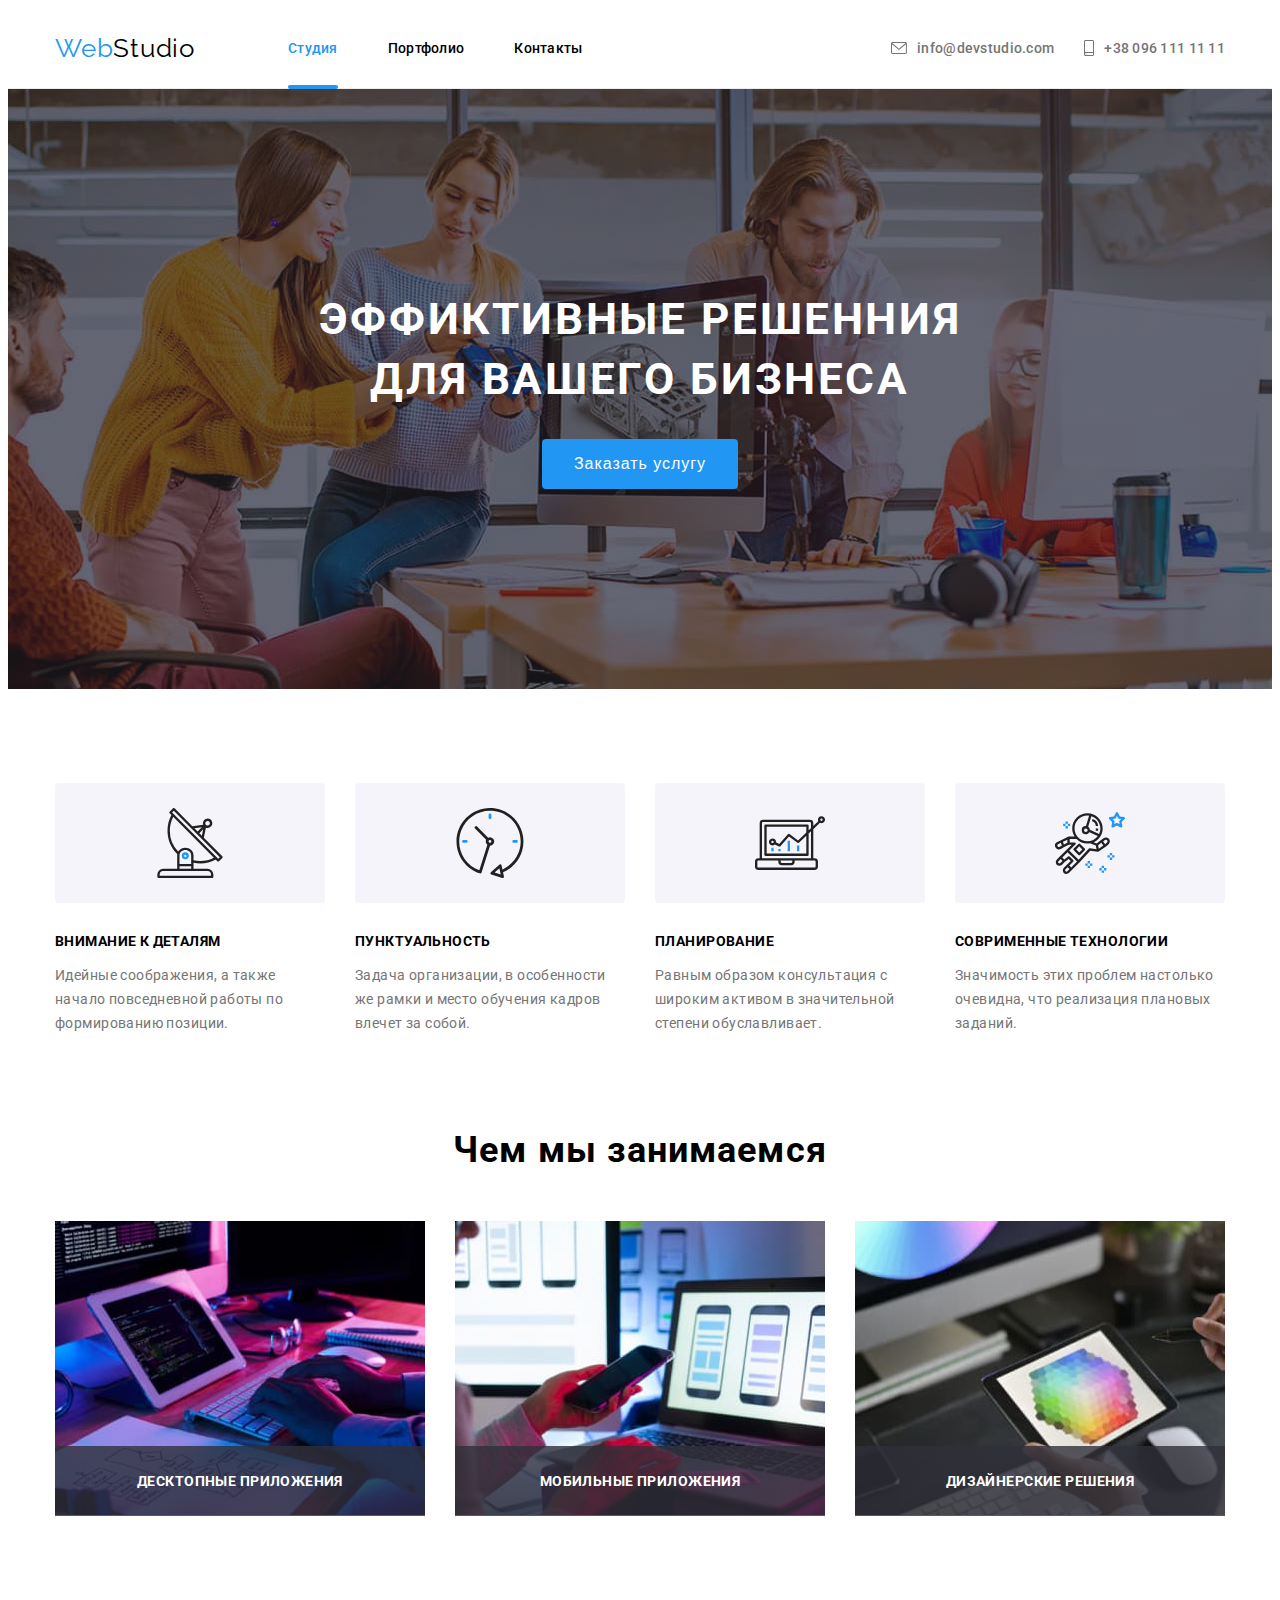
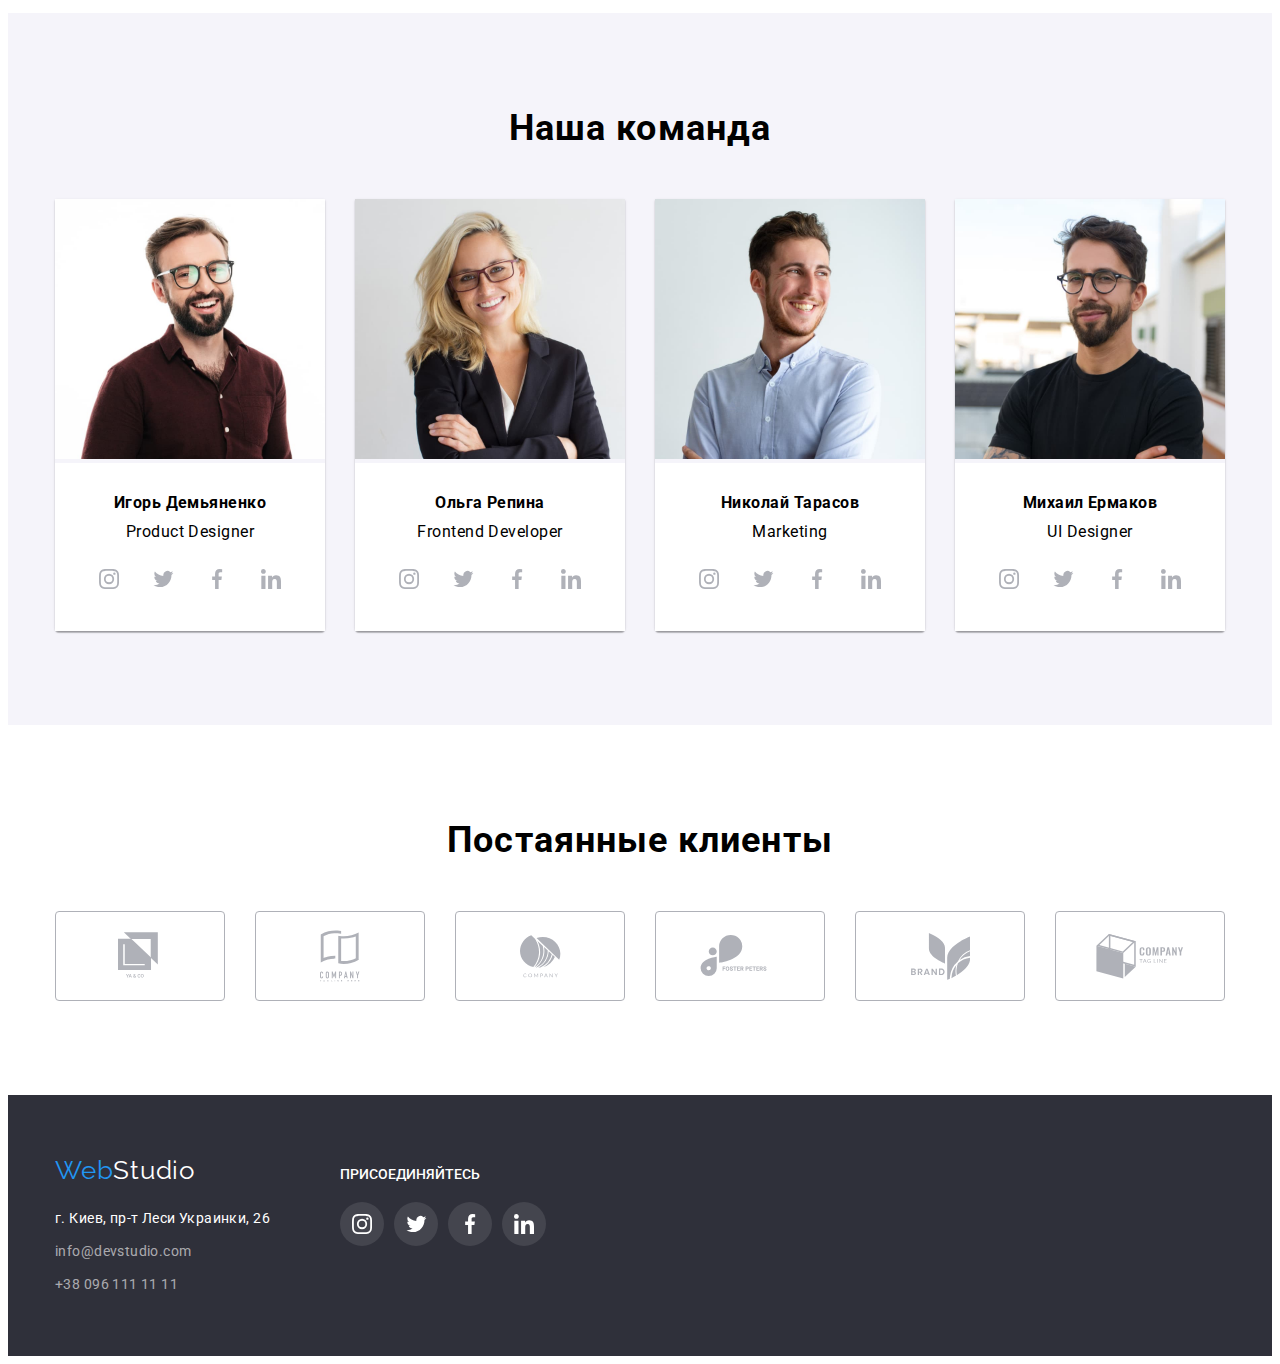
==== commit dd8d8388: "finish4" ====
--- a/index.html
+++ b/index.html
@@ -399,12 +399,11 @@
 
 <div class="backdrop is-hidden" data-modal>
     <div class="modal">
-     <p></p>  
-    <a href="#" class="button-close" data-modal-close>
-        <svg class="modal-close" width="30" height="30">
-            <use href="./images/sprite.svg#close"></use>
-        </svg>
-    </a> 
+        <button class="button-close" data-modal-close>
+                <svg class="modal-close" width="11" height="11">
+                <use href="./images/sprite.svg#cross"></use>
+            </svg>
+        </button>
     </div>
 </div>
 
--- a/css/styles.css
+++ b/css/styles.css
@@ -68,15 +68,17 @@
 .btn {
   cursor: pointer;
   
-  transition-property: background-color color;
-  transition-duration: 250ms;
-  transition-timing-function: var(--cubic-bezier);
-}
+  transition-property: background-color color box-shadow;
+  transition-duration: 250ms;
+  transition-timing-function: var(--cubic-bezier);
+
+ }
 
 .btn:hover,
 .btn:focus {
   background-color: var(--button-color);
   color: var(--text-color);
+  box-shadow: 0px 3px 1px rgba(0, 0, 0, 0.1), 0px 1px 2px rgba(0, 0, 0, 0.08), 0px 2px 2px rgba(0, 0, 0, 0.12);
 }
 
 
@@ -598,7 +600,7 @@
   margin-top: 0px;
   margin-bottom: 20px;
   text-transform: uppercase;
-  font-weight: normal;
+  font-weight: 500;
 }
 
 .footer-networks {
@@ -702,6 +704,7 @@
 .thumbs::before {
   display: inline-block;
   content: '';
+  
 
   position: absolute;
   top: 0;
@@ -709,7 +712,7 @@
   width: 100%;
   height: 100%;
   background-color: var(--button-color);
-  transform: translateY(100%);
+  transform: translateY(103%);
   
   transition-property: transform; 
   transition-duration: 250ms;
@@ -718,6 +721,8 @@
 
 .thumbs-text {
   position: absolute;
+  text-decoration: none;
+  font-style: normal;
   font-size: 18px;
   line-height: 28px;
   letter-spacing: 0.03em;
@@ -729,8 +734,8 @@
   top: 0;
   left: 0;
   
-  color: var(--text-color); 
-  
+  color: var(--text-color);
+   
   opacity: 0;
 
   transition-property: opacity; 
@@ -766,7 +771,6 @@
 .portfolio .post-item:focus .thumbs-text {
   opacity: 1;
 }
-
 
 .portfolio .name-cards {
   padding: 20px 24px;
@@ -801,11 +805,12 @@
   left: 0;
   width: 100%;
   height: 100%;
+  z-index: 3;
+
   background-color: var(--font-modal);
 
   opacity: 1;
   
-  transition-property: opacity;
   transition-duration: 250ms;
   transition-timing-function: var(--cubic-bezier);
 }
@@ -817,10 +822,6 @@
 }
 
 
-.backdrop.is-hidden .modal {
-  transform: translate(-50%,-50%) scaleY(0); 
-}
-
 .modal {
   height: 581px;
   width: 528px;
@@ -836,21 +837,45 @@
   border-radius: 4px;
 
   transform: translate(-50%,-50%) scaleY(1);
-   
+     
   transition-property: transform;
   transition-duration: 250ms;
   transition-timing-function: var(--cubic-bezier);
 }
 
+.is-hidden .modal {
+  transform: translate(-50%,-50%) scaleY(0);  
+}
+
 .button-close {
+  display: flex;
+  align-items: center;
+  justify-content: center;
+  
   position: absolute;
   top: 8px;
-  right: 8px; 
-
-  width: 30px;
+  right: 8px;
+  
+  width:30px;
   height: 30px;
-}
+
+  padding: 0px;
+  margin: 0px;
+
+  border-radius: 50%;
+  border-color: rgba(0, 0, 0, 0.1);
+  background-color: var(--text-color);
+}
+
 
 .modal-close {
-  fill: var(--text-color);
-}
+  display: flex;
+  align-items: center;
+  cursor: pointer;
+  fill: var(--main-text-color);
+}
+
+.modal-close:hover,
+.modal-close:focus {
+  color: var(--button-color);
+}
